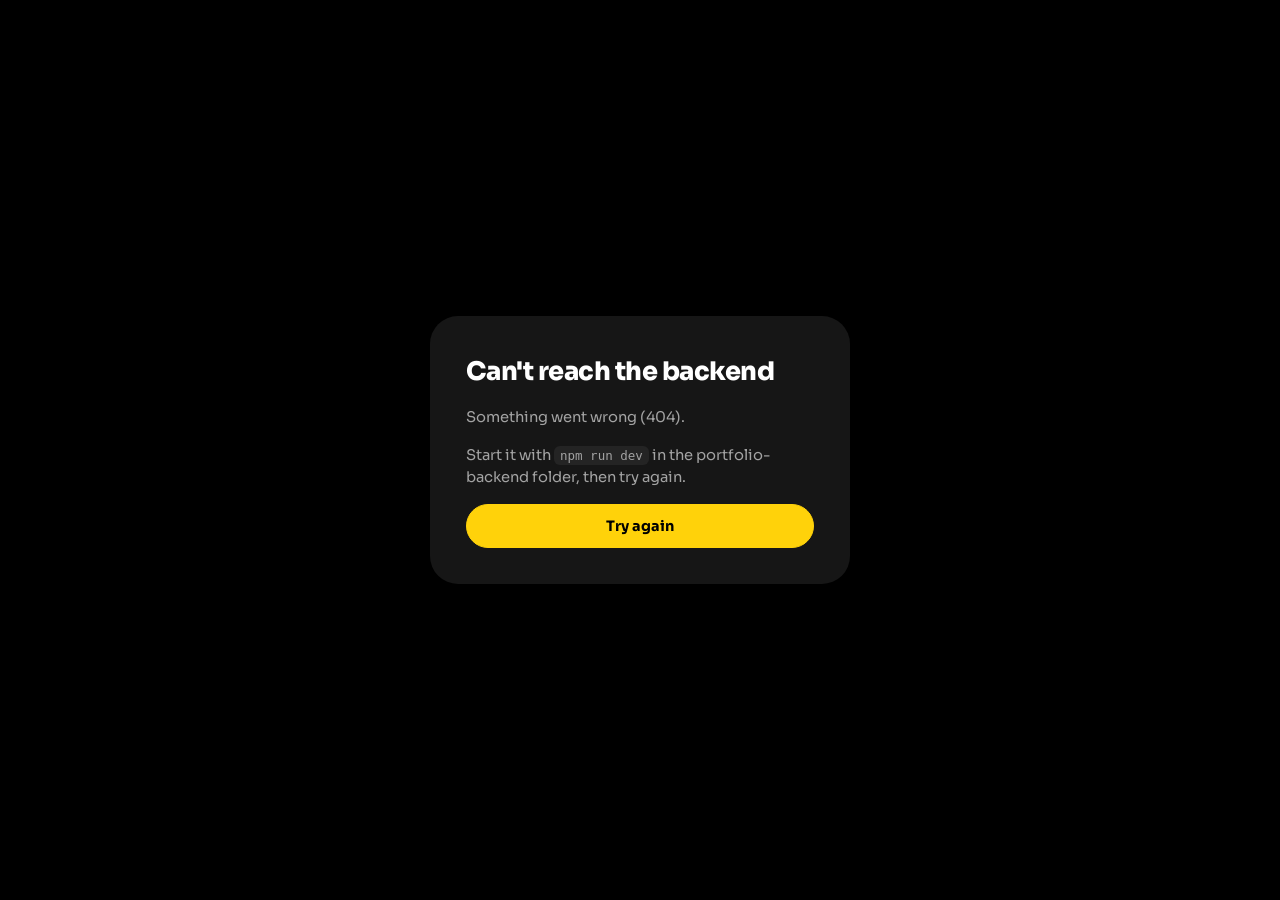
==== admin/index.html @ 1e9ef3b6 "admin" ====
<!DOCTYPE html>
<html lang="en">
<head>
  <meta charset="utf-8">
  <meta name="viewport" content="width=device-width, initial-scale=1, viewport-fit=cover">
  <meta name="robots" content="noindex, nofollow">
  <meta name="theme-color" content="#000000">
  <title>Admin | Adeola Fortune</title>
  <link rel="icon" href="/assets/icons/favicon.png">
  <link rel="preconnect" href="https://fonts.googleapis.com">
  <link rel="preconnect" href="https://fonts.gstatic.com" crossorigin>
  <link rel="stylesheet" href="https://fonts.googleapis.com/css2?family=Sora:wght@500;600;700;800&display=swap">
  <link rel="stylesheet" href="/admin/css/admin.css">
</head>
<body>
  <div id="app"></div>
  <div id="toasts" aria-live="polite"></div>
  <script type="module" src="/admin/js/app.js"></script>
</body>
</html>
---- admin/css/admin.css ----
/* ADMIN: black + yellow, same brand as the website. Phone: bottom tab bar. Tablet/desktop: side menu. */
:root {
  --bg: #000;
  --surface: #161616;
  --surface-2: #242424;
  --field: #0d0d0d;
  --line: #2a2a2a;
  --text: #fff;
  --muted: #a3a3a3;
  --yellow: #ffd20a;
  --yellow-hover: #ffe04d;
  --danger: #ff5d5d;
  --ok: #4ade80;
  --side-w: 248px;
  --tabbar-h: 64px;
  --font: 'Sora', system-ui, -apple-system, 'Segoe UI', Roboto, sans-serif;
}

*, *::before, *::after { box-sizing: border-box; }
html { -webkit-text-size-adjust: 100%; }
body {
  margin: 0;
  min-height: 100svh;
  background: var(--bg);
  color: var(--text);
  font-family: var(--font);
  font-size: 15px;
  line-height: 1.5;
  -webkit-font-smoothing: antialiased;
}
h1, h2, h3, p { margin: 0; }
ol, ul { margin: 0; padding: 0; list-style: none; }
a { color: var(--yellow); }
button, input, select, textarea { font: inherit; color: inherit; }
button { cursor: pointer; }
[hidden] { display: none !important; }
:focus-visible { outline: 2px solid var(--yellow); outline-offset: 2px; }
code { padding: 2px 6px; border-radius: 6px; background: var(--surface-2); font-size: .85em; }

.boot { padding: 40px 20px; color: var(--muted); text-align: center; }

/* ---------- buttons ---------- */
.btn {
  display: inline-flex; align-items: center; justify-content: center; gap: 8px;
  min-height: 44px; padding: 0 18px;
  border: 1px solid var(--line); border-radius: 999px;
  background: var(--surface-2); color: var(--text);
  font-size: .9rem; font-weight: 700; text-decoration: none;
  transition: background-color .2s, border-color .2s, transform .1s, opacity .2s;
}
.btn svg { width: 18px; height: 18px; flex: none; }
.btn:hover { border-color: #444; }
.btn:active { transform: scale(.97); }
.btn:disabled { opacity: .45; cursor: not-allowed; transform: none; }
.btn--primary { background: var(--yellow); border-color: var(--yellow); color: #000; }
.btn--primary:hover { background: var(--yellow-hover); border-color: var(--yellow-hover); }
.btn--danger { background: var(--danger); border-color: var(--danger); color: #000; }
.btn--ghost { background: transparent; }
.btn--sm { min-height: 36px; padding: 0 14px; font-size: .8rem; }
.btn--sm svg { width: 16px; height: 16px; }
.btn--block { width: 100%; }
.btn--add { margin-top: 16px; border-style: dashed; border-color: #444; background: transparent; color: var(--yellow); }
.btn--add:hover { background: rgb(255 210 10 / .08); border-color: var(--yellow); }

.ib {
  display: inline-grid; place-items: center; flex: none;
  width: 38px; height: 38px; padding: 0;
  border: 1px solid transparent; border-radius: 12px;
  background: transparent; color: var(--muted);
  transition: background-color .2s, color .2s;
}
.ib svg { width: 18px; height: 18px; }
.ib:hover:not(:disabled) { background: var(--surface-2); color: var(--text); }
.ib:disabled { opacity: .3; cursor: default; }
.ib--danger:hover:not(:disabled) { color: var(--danger); }

/* ---------- login ---------- */
.login { display: grid; place-items: center; min-height: 100svh; padding: 24px 16px; }
.login__card {
  display: flex; flex-direction: column; gap: 16px;
  width: min(420px, 100%); padding: clamp(24px, 6vw, 36px);
  background: var(--surface); border-radius: 28px;
}
.login__logo { width: 52px; height: 52px; object-fit: contain; }
.login__card h1 { font-size: 1.6rem; font-weight: 800; letter-spacing: -.02em; }
.login__card > p { color: var(--muted); font-size: .92rem; }
.login__msg { padding: 10px 14px; border-radius: 12px; background: rgb(255 210 10 / .1); color: var(--yellow) !important; }
.login__err { min-height: 1.2em; color: var(--danger); font-size: .85rem; }
.login__back { align-self: center; color: var(--muted); font-size: .85rem; text-decoration: none; }
.login__back:hover { color: var(--text); }

/* ---------- shell ---------- */
.shell { display: grid; grid-template-columns: var(--side-w) minmax(0, 1fr); min-height: 100svh; }

.side {
  position: sticky; top: 0; align-self: start;
  display: flex; flex-direction: column; gap: 24px;
  height: 100svh; padding: 24px 16px;
  border-right: 1px solid var(--line);
}
.side__brand { display: flex; align-items: center; gap: 12px; padding: 0 8px; color: var(--text); font-weight: 800; font-size: 1.1rem; text-decoration: none; }
.side__brand img { width: 36px; height: 36px; object-fit: contain; }
.side__nav { display: flex; flex-direction: column; gap: 4px; }
.nav__btn {
  display: flex; align-items: center; gap: 12px;
  min-height: 46px; padding: 0 14px;
  border: 0; border-radius: 14px; background: transparent;
  color: var(--muted); font-size: .92rem; font-weight: 600; text-align: left;
  transition: background-color .2s, color .2s;
}
.nav__btn svg { width: 20px; height: 20px; flex: none; }
.nav__btn:hover { background: var(--surface); color: var(--text); }
.nav__btn[aria-current="page"] { background: var(--surface-2); color: var(--yellow); }
.side__foot { display: flex; flex-direction: column; gap: 2px; margin-top: auto; }
.side__link {
  display: flex; align-items: center; gap: 10px;
  min-height: 42px; padding: 0 14px;
  border: 0; border-radius: 12px; background: transparent;
  color: var(--muted); font-size: .85rem; font-weight: 600; text-decoration: none; text-align: left;
}
.side__link svg { width: 18px; height: 18px; }
.side__link:hover { background: var(--surface); color: var(--text); }

.main { min-width: 0; }
.bar {
  position: sticky; top: 0; z-index: 20;
  display: flex; align-items: center; justify-content: space-between; gap: 16px;
  padding: 16px clamp(16px, 3vw, 40px);
  background: rgb(0 0 0 / .88);
  -webkit-backdrop-filter: blur(12px); backdrop-filter: blur(12px);
  border-bottom: 1px solid var(--line);
}
.bar__title { min-width: 0; }
.bar__title h1 { font-size: clamp(1.25rem, 2.4vw, 1.6rem); font-weight: 800; letter-spacing: -.02em; line-height: 1.15; }
.bar__title p { margin-top: 2px; color: var(--muted); font-size: .82rem; }
.bar__actions { display: flex; align-items: center; gap: 12px; flex: none; }
.bar__state { color: var(--muted); font-size: .8rem; white-space: nowrap; }
.bar__state.is-dirty { color: var(--yellow); }
.bar__out { display: none; }

.page { padding: clamp(16px, 3vw, 40px); }
.page__inner { width: min(100%, 980px); }

/* ---------- content ---------- */
.intro { margin-bottom: 20px; color: var(--muted); font-size: .92rem; }
.intro b { color: var(--text); }
.stack { display: flex; flex-direction: column; gap: 14px; }
.section-head { display: flex; align-items: center; justify-content: space-between; gap: 12px; margin: 32px 0 14px; }
.section-head h2 { font-size: 1.1rem; font-weight: 800; }
.section-head small, .sub h3 small { color: var(--muted); font-weight: 600; font-size: .8em; }
.section-head .btn--add { margin-top: 0; }

.card { background: var(--surface); border: 1px solid var(--line); border-radius: 22px; }
.card + .card { margin-top: 14px; }
.card--plain { background: transparent; border-style: dashed; }
.card__head { display: flex; align-items: center; gap: 12px; padding: 14px 14px 14px 18px; list-style: none; }
.card__head::-webkit-details-marker { display: none; }
.card__title { flex: 1; min-width: 0; font-size: .98rem; font-weight: 700; overflow: hidden; text-overflow: ellipsis; white-space: nowrap; }
.card__titles { display: flex; flex: 1; flex-direction: column; min-width: 0; }
.card__titles .card__title { flex: none; }
.card__titles small { color: var(--muted); font-size: .78rem; overflow: hidden; text-overflow: ellipsis; white-space: nowrap; }
.card__body { display: flex; flex-direction: column; gap: 16px; padding: 4px 18px 20px; }
.card--fold > summary { cursor: pointer; border-radius: 22px; }
.card--fold[open] { border-color: rgb(255 210 10 / .45); }
.card--fold[open] > summary { border-bottom: 1px solid var(--line); border-radius: 22px 22px 0 0; margin-bottom: 16px; }
.num { display: inline-grid; place-items: center; flex: none; min-width: 34px; height: 34px; padding: 0 6px; border-radius: 10px; background: var(--surface-2); color: var(--yellow); font-size: .78rem; font-weight: 800; letter-spacing: .06em; }
.tools { display: flex; align-items: center; flex: none; gap: 2px; }

.empty { padding: 28px 20px; text-align: center; border: 1px dashed var(--line); border-radius: 22px; color: var(--muted); }
.empty h3 { margin-bottom: 4px; color: var(--text); font-size: 1rem; }
.empty p { font-size: .88rem; }

/* ---------- forms ---------- */
.f { display: flex; flex-direction: column; gap: 6px; min-width: 0; }
.f__label { font-size: .78rem; font-weight: 700; letter-spacing: .02em; color: #d4d4d4; }
.f__hint { color: var(--muted); font-size: .76rem; line-height: 1.45; }
input[type="text"], input[type="email"], input[type="password"], input[type="url"], input[type="number"], select, textarea {
  width: 100%; min-height: 46px; padding: 11px 14px;
  background: var(--field); border: 1px solid var(--line); border-radius: 14px;
  font-size: 16px;   /* 16px stops iPhones zooming in on focus */
  transition: border-color .2s, box-shadow .2s;
}
textarea { resize: vertical; line-height: 1.55; }
input:hover, select:hover, textarea:hover { border-color: #3a3a3a; }
input:focus, select:focus, textarea:focus { outline: none; border-color: var(--yellow); box-shadow: 0 0 0 3px rgb(255 210 10 / .15); }
input::placeholder, textarea::placeholder { color: #6b6b6b; }
select { appearance: none; padding-right: 40px; background-image: url("data:image/svg+xml,%3Csvg xmlns='http://www.w3.org/2000/svg' viewBox='0 0 24 24' fill='none' stroke='%23a3a3a3' stroke-width='2' stroke-linecap='round' stroke-linejoin='round'%3E%3Cpath d='m6 9 6 6 6-6'/%3E%3C/svg%3E"); background-repeat: no-repeat; background-position: right 12px center; background-size: 20px; }
.grid-2 { display: grid; grid-template-columns: minmax(0, 1fr); gap: 16px; }

/* upload field */
.file { display: flex; align-items: flex-start; gap: 14px; }
.file__prev { display: grid; place-items: center; flex: none; width: 72px; height: 72px; overflow: hidden; background: var(--field); border: 1px solid var(--line); border-radius: 14px; }
.file__main { display: flex; flex: 1; flex-direction: column; gap: 10px; min-width: 0; }
.file__btns { display: flex; flex-wrap: wrap; align-items: center; gap: 8px; }
.file__prog { color: var(--yellow); font-size: .8rem; font-weight: 700; }
.prev { display: block; width: 100%; height: 100%; object-fit: cover; }
.prev--empty { display: grid; place-items: center; color: #555; }
.prev--empty svg { width: 24px; height: 24px; }
.prev--tag { display: grid; place-items: center; color: var(--yellow); font-size: .68rem; font-weight: 800; letter-spacing: .08em; }
.thumb { display: grid; place-items: center; flex: none; width: 48px; height: 48px; overflow: hidden; background: var(--field); border: 1px solid var(--line); border-radius: 12px; }

.sub { display: flex; flex-direction: column; gap: 12px; padding-top: 16px; border-top: 1px solid var(--line); }
.sub h3 { font-size: .9rem; font-weight: 700; }
.sub .btn--add { align-self: flex-start; margin-top: 0; }
.row { display: flex; align-items: flex-start; gap: 8px; padding: 14px; background: var(--field); border-radius: 16px; }
.row__fields { display: flex; flex: 1; flex-direction: column; gap: 14px; min-width: 0; }

/* services: list on the left, editor on the right */
.split { display: grid; grid-template-columns: minmax(0, 1fr); gap: 20px; }
.split__rail { display: flex; gap: 8px; padding-bottom: 4px; overflow-x: auto; scrollbar-width: none; }
.split__rail::-webkit-scrollbar { display: none; }
.split__rail .btn--add { flex: none; margin: 0; white-space: nowrap; }
.rail__btn {
  display: flex; align-items: center; justify-content: space-between; gap: 12px; flex: none;
  min-height: 44px; padding: 0 14px;
  background: var(--surface); border: 1px solid var(--line); border-radius: 999px;
  color: var(--muted); font-size: .85rem; font-weight: 600; white-space: nowrap;
}
.rail__btn em { display: inline-grid; place-items: center; min-width: 24px; height: 22px; padding: 0 6px; border-radius: 999px; background: var(--surface-2); font-style: normal; font-size: .72rem; }
.rail__btn[aria-current="true"] { background: var(--yellow); border-color: var(--yellow); color: #000; }
.rail__btn[aria-current="true"] em { background: rgb(0 0 0 / .15); }
.split__body { min-width: 0; }

/* about: sub tabs */
.tabs { display: flex; gap: 6px; margin-bottom: 8px; padding: 4px; overflow-x: auto; scrollbar-width: none; background: var(--surface); border-radius: 999px; }
.tabs::-webkit-scrollbar { display: none; }
.tabs__btn { flex: 1 0 auto; min-height: 40px; padding: 0 16px; border: 0; border-radius: 999px; background: transparent; color: var(--muted); font-size: .85rem; font-weight: 700; white-space: nowrap; }
.tabs__btn[aria-selected="true"] { background: var(--yellow); color: #000; }

/* contact settings */
.pill { display: inline-flex; align-items: center; gap: 8px; align-self: flex-start; padding: 8px 14px; border-radius: 999px; font-size: .82rem; font-weight: 700; }
.pill svg { width: 16px; height: 16px; }
.pill span { color: var(--muted); font-weight: 600; }
.pill--ok { background: rgb(74 222 128 / .1); color: var(--ok); }
.pill--warn { background: rgb(255 210 10 / .1); color: var(--yellow); }
.steps { display: flex; flex-direction: column; gap: 10px; padding-left: 20px; color: var(--muted); font-size: .9rem; list-style: decimal; }
.steps li::marker { color: var(--yellow); font-weight: 800; }
.steps b { color: var(--text); }
.pw { position: relative; display: block; }
.pw input { padding-right: 52px; }
.pw .ib { position: absolute; top: 4px; right: 4px; }

/* ---------- toast + confirm ---------- */
#toasts { position: fixed; left: 50%; bottom: 24px; z-index: 200; display: flex; flex-direction: column; gap: 8px; width: min(420px, calc(100% - 24px)); transform: translateX(-50%); pointer-events: none; }
.toast { display: flex; align-items: flex-start; gap: 10px; padding: 12px 16px; background: #1f1f1f; border: 1px solid var(--line); border-radius: 16px; box-shadow: 0 10px 30px rgb(0 0 0 / .6); font-size: .88rem; animation: toast-in .25s ease; transition: opacity .35s, transform .35s; }
.toast svg { width: 18px; height: 18px; flex: none; margin-top: 2px; }
.toast--ok svg { color: var(--ok); }
.toast--error { border-color: rgb(255 93 93 / .5); }
.toast--error svg { color: var(--danger); }
.toast.is-out { opacity: 0; transform: translateY(8px); }
@keyframes toast-in { from { opacity: 0; transform: translateY(10px); } }

.modal { position: fixed; inset: 0; z-index: 300; display: grid; place-items: center; padding: 16px; background: rgb(0 0 0 / .7); }
.modal__box { width: min(400px, 100%); padding: 24px; background: var(--surface); border: 1px solid var(--line); border-radius: 24px; }
.modal__box h3 { margin-bottom: 8px; font-size: 1.1rem; }
.modal__box p { color: var(--muted); font-size: .9rem; }
.modal__btns { display: flex; justify-content: flex-end; gap: 10px; margin-top: 20px; }

/* ---------- tablets and up ---------- */
@media (min-width: 700px) {
  .grid-2 { grid-template-columns: repeat(2, minmax(0, 1fr)); }
}
@media (min-width: 1000px) {
  .split { grid-template-columns: 230px minmax(0, 1fr); gap: 28px; }
  .split__rail { flex-direction: column; overflow: visible; position: sticky; top: 112px; align-self: start; }
  .rail__btn { justify-content: space-between; border-radius: 16px; white-space: normal; }
  .split__rail .btn--add { width: 100%; }
}

/* ---------- phones: bottom tab bar, like the website ---------- */
@media (max-width: 799px) {
  .shell { display: block; }
  .side {
    position: fixed; inset: auto 0 0 0; z-index: 30;
    flex-direction: row; gap: 0; height: auto;
    padding: 6px 8px calc(6px + env(safe-area-inset-bottom));
    background: rgb(10 10 10 / .96);
    -webkit-backdrop-filter: blur(14px); backdrop-filter: blur(14px);
    border-top: 1px solid var(--line); border-right: 0;
  }
  .side__brand, .side__foot { display: none; }
  .side__nav { flex-direction: row; flex: 1; gap: 4px; }
  .nav__btn { flex: 1; flex-direction: column; justify-content: center; gap: 2px; min-height: 52px; padding: 4px 2px; border-radius: 14px; font-size: .66rem; text-align: center; }
  .page { padding-bottom: calc(var(--tabbar-h) + 32px + env(safe-area-inset-bottom)); }
  .bar { padding-top: calc(12px + env(safe-area-inset-top)); }
  .bar__state { display: none; }
  .bar__out { display: inline-grid; }
  .bar__title p { display: none; }
  #toasts { bottom: calc(var(--tabbar-h) + 20px + env(safe-area-inset-bottom)); }
  .card__head { padding: 12px 8px 12px 14px; gap: 10px; }
  .card__body { padding: 4px 14px 18px; }
  .file { flex-direction: column; }
  .tools .ib { width: 34px; height: 34px; }
}

@media (max-width: 380px) {
  .bar .btn { padding: 0 14px; font-size: .82rem; }
  .num { display: none; }
}

@media (prefers-reduced-motion: reduce) {
  * { transition: none !important; animation: none !important; }
}
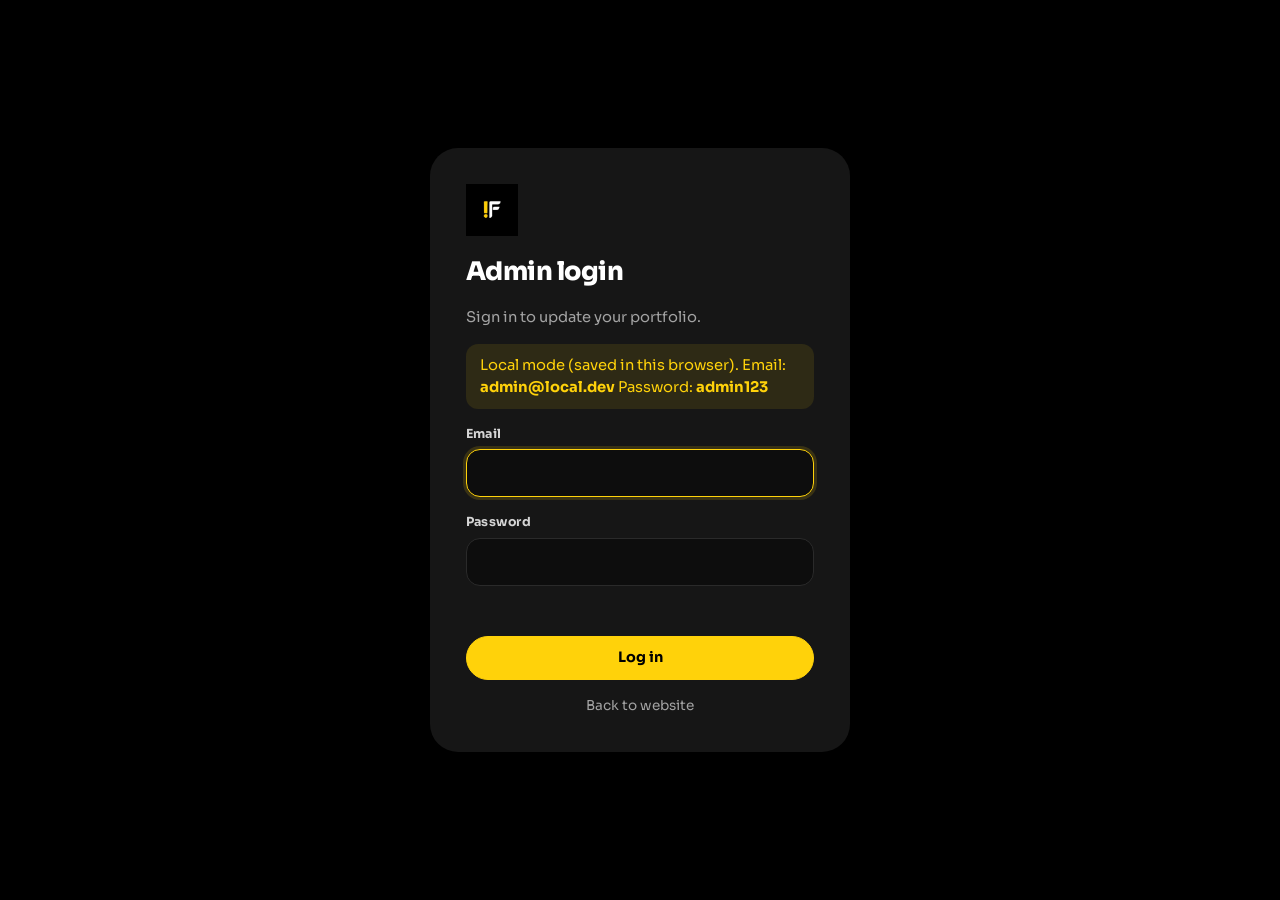
==== commit c2d639d7: "some changes" ====
--- a/admin/index.html
+++ b/admin/index.html
@@ -10,6 +10,7 @@
   <link rel="preconnect" href="https://fonts.googleapis.com">
   <link rel="preconnect" href="https://fonts.gstatic.com" crossorigin>
   <link rel="stylesheet" href="https://fonts.googleapis.com/css2?family=Sora:wght@500;600;700;800&display=swap">
+  <link rel="stylesheet" href="/css/scrollbar.css">
   <link rel="stylesheet" href="/admin/css/admin.css">
 </head>
 <body>
--- a/css/scrollbar.css
+++ b/css/scrollbar.css
@@ -0,0 +1,27 @@
+/* CUSTOM SCROLLBAR: one file, used everywhere on the site (page, dashboard, any new scrolling box).
+   Change the look for the whole website by editing these 4 values. */
+:root {
+  --scroll-size: 12px;
+  --scroll-thumb: #3d3d3d;
+  --scroll-thumb-hover: #5c5c5c;
+  --scroll-track: transparent;
+}
+
+/* Chrome, Edge, Safari, Opera */
+::-webkit-scrollbar { width: var(--scroll-size); height: var(--scroll-size); }
+::-webkit-scrollbar-track { background: var(--scroll-track); }
+::-webkit-scrollbar-thumb {
+  background: var(--scroll-thumb);
+  border: 3px solid transparent;      /* breathing space around the thumb */
+  border-radius: 999px;
+  background-clip: padding-box;
+}
+::-webkit-scrollbar-thumb:hover,
+::-webkit-scrollbar-thumb:active { background: var(--scroll-thumb-hover); background-clip: padding-box; }
+::-webkit-scrollbar-button { display: none; }      /* removes the little arrows */
+::-webkit-scrollbar-corner { background: transparent; }
+
+/* Firefox (it ignores the rules above) */
+@supports not selector(::-webkit-scrollbar) {
+  * { scrollbar-width: thin; scrollbar-color: var(--scroll-thumb) var(--scroll-track); }
+}
--- a/admin/css/admin.css
+++ b/admin/css/admin.css
@@ -174,26 +174,27 @@
 .f { display: flex; flex-direction: column; gap: 6px; min-width: 0; }
 .f__label { font-size: .78rem; font-weight: 700; letter-spacing: .02em; color: #d4d4d4; }
 .f__hint { color: var(--muted); font-size: .76rem; line-height: 1.45; }
-input[type="text"], input[type="email"], input[type="password"], input[type="url"], input[type="number"], select, textarea {
+input[type="text"], input[type="email"], input[type="password"], input[type="url"], input[type="number"], textarea {
   width: 100%; min-height: 46px; padding: 11px 14px;
   background: var(--field); border: 1px solid var(--line); border-radius: 14px;
   font-size: 16px;   /* 16px stops iPhones zooming in on focus */
   transition: border-color .2s, box-shadow .2s;
 }
-textarea { resize: vertical; line-height: 1.55; }
-input:hover, select:hover, textarea:hover { border-color: #3a3a3a; }
-input:focus, select:focus, textarea:focus { outline: none; border-color: var(--yellow); box-shadow: 0 0 0 3px rgb(255 210 10 / .15); }
+textarea { resize: none; overflow: hidden; line-height: 1.55; }   /* grows with its text (see ui.js), so no scrollbar */
+input, textarea { scrollbar-width: none; }
+input::-webkit-scrollbar, textarea::-webkit-scrollbar { display: none; }
+input:hover, textarea:hover { border-color: #3a3a3a; }
+input:focus, textarea:focus { outline: none; border-color: var(--yellow); box-shadow: 0 0 0 3px rgb(255 210 10 / .15); }
 input::placeholder, textarea::placeholder { color: #6b6b6b; }
-select { appearance: none; padding-right: 40px; background-image: url("data:image/svg+xml,%3Csvg xmlns='http://www.w3.org/2000/svg' viewBox='0 0 24 24' fill='none' stroke='%23a3a3a3' stroke-width='2' stroke-linecap='round' stroke-linejoin='round'%3E%3Cpath d='m6 9 6 6 6-6'/%3E%3C/svg%3E"); background-repeat: no-repeat; background-position: right 12px center; background-size: 20px; }
 .grid-2 { display: grid; grid-template-columns: minmax(0, 1fr); gap: 16px; }
 
 /* upload field */
-.file { display: flex; align-items: flex-start; gap: 14px; }
-.file__prev { display: grid; place-items: center; flex: none; width: 72px; height: 72px; overflow: hidden; background: var(--field); border: 1px solid var(--line); border-radius: 14px; }
+.file { display: flex; align-items: center; gap: 18px; }
+.file__prev { display: grid; place-items: center; flex: none; width: 112px; height: 112px; overflow: hidden; background: var(--field); border: 1px solid var(--line); border-radius: 18px; }
 .file__main { display: flex; flex: 1; flex-direction: column; gap: 10px; min-width: 0; }
 .file__btns { display: flex; flex-wrap: wrap; align-items: center; gap: 8px; }
 .file__prog { color: var(--yellow); font-size: .8rem; font-weight: 700; }
-.prev { display: block; width: 100%; height: 100%; object-fit: cover; }
+.prev { display: block; width: 100%; height: 100%; object-fit: cover; object-position: center 20%; }
 .prev--empty { display: grid; place-items: center; color: #555; }
 .prev--empty svg { width: 24px; height: 24px; }
 .prev--tag { display: grid; place-items: center; color: var(--yellow); font-size: .68rem; font-weight: 800; letter-spacing: .08em; }
@@ -205,20 +206,6 @@
 .row { display: flex; align-items: flex-start; gap: 8px; padding: 14px; background: var(--field); border-radius: 16px; }
 .row__fields { display: flex; flex: 1; flex-direction: column; gap: 14px; min-width: 0; }
 
-/* services: list on the left, editor on the right */
-.split { display: grid; grid-template-columns: minmax(0, 1fr); gap: 20px; }
-.split__rail { display: flex; gap: 8px; padding-bottom: 4px; overflow-x: auto; scrollbar-width: none; }
-.split__rail::-webkit-scrollbar { display: none; }
-.split__rail .btn--add { flex: none; margin: 0; white-space: nowrap; }
-.rail__btn {
-  display: flex; align-items: center; justify-content: space-between; gap: 12px; flex: none;
-  min-height: 44px; padding: 0 14px;
-  background: var(--surface); border: 1px solid var(--line); border-radius: 999px;
-  color: var(--muted); font-size: .85rem; font-weight: 600; white-space: nowrap;
-}
-.rail__btn em { display: inline-grid; place-items: center; min-width: 24px; height: 22px; padding: 0 6px; border-radius: 999px; background: var(--surface-2); font-style: normal; font-size: .72rem; }
-.rail__btn[aria-current="true"] { background: var(--yellow); border-color: var(--yellow); color: #000; }
-.rail__btn[aria-current="true"] em { background: rgb(0 0 0 / .15); }
 .split__body { min-width: 0; }
 
 /* about: sub tabs */
@@ -259,12 +246,6 @@
 /* ---------- tablets and up ---------- */
 @media (min-width: 700px) {
   .grid-2 { grid-template-columns: repeat(2, minmax(0, 1fr)); }
-}
-@media (min-width: 1000px) {
-  .split { grid-template-columns: 230px minmax(0, 1fr); gap: 28px; }
-  .split__rail { flex-direction: column; overflow: visible; position: sticky; top: 112px; align-self: start; }
-  .rail__btn { justify-content: space-between; border-radius: 16px; white-space: normal; }
-  .split__rail .btn--add { width: 100%; }
 }
 
 /* ---------- phones: bottom tab bar, like the website ---------- */
@@ -289,7 +270,7 @@
   #toasts { bottom: calc(var(--tabbar-h) + 20px + env(safe-area-inset-bottom)); }
   .card__head { padding: 12px 8px 12px 14px; gap: 10px; }
   .card__body { padding: 4px 14px 18px; }
-  .file { flex-direction: column; }
+ 
   .tools .ib { width: 34px; height: 34px; }
 }
 
@@ -300,4 +281,149 @@
 
 @media (prefers-reduced-motion: reduce) {
   * { transition: none !important; animation: none !important; }
+}
+
+/* ---------- custom dropdown (same look as the website's) ---------- */
+.dd { position: relative; }
+.dd__btn {
+  display: flex; align-items: center; justify-content: space-between; gap: 10px;
+  width: 100%; min-height: 46px; padding: 6px 12px 6px 8px;
+  background: var(--field); border: 1px solid var(--line); border-radius: 14px;
+  text-align: left; transition: border-color .2s, box-shadow .2s;
+}
+.dd__btn:hover { border-color: #3a3a3a; }
+.dd__btn:focus-visible, .dd.is-open .dd__btn { outline: none; border-color: var(--yellow); box-shadow: 0 0 0 3px rgb(255 210 10 / .15); }
+.dd__val { display: flex; align-items: center; gap: 10px; min-width: 0; padding-left: 4px; }
+.dd__ico { display: grid; place-items: center; flex: none; width: 32px; height: 32px; border-radius: 10px; background: var(--surface-2); color: var(--yellow); }
+.dd__ico svg { width: 17px; height: 17px; }
+.dd__chev { width: 18px; height: 18px; flex: none; color: var(--muted); transition: transform .2s; }
+.dd.is-open .dd__chev, .dd.is-open .dd__toggle svg { transform: rotate(180deg); }
+.dd__menu {
+  position: absolute; left: 0; right: 0; top: calc(100% + 8px); z-index: 50;
+  max-height: 260px; overflow-y: auto; overscroll-behavior: contain; padding: 6px;
+  background: var(--surface); border: 1px solid var(--line); border-radius: 18px;
+  box-shadow: 0 18px 50px rgb(0 0 0 / .65);
+  visibility: hidden; opacity: 0; transform: translateY(-6px) scale(.98); transform-origin: top;
+  transition: opacity .15s, transform .15s, visibility 0s linear .15s;
+}
+.dd.is-open .dd__menu { visibility: visible; opacity: 1; transform: none; transition: opacity .15s, transform .15s, visibility 0s; }
+.dd.is-up .dd__menu { top: auto; bottom: calc(100% + 8px); transform-origin: bottom; transform: translateY(6px) scale(.98); }
+.dd.is-up.is-open .dd__menu { transform: none; }
+.dd__opt {
+  display: flex; align-items: center; gap: 10px; width: 100%; padding: 8px 10px;
+  border: 0; border-radius: 12px; background: transparent;
+  font-size: .9rem; font-weight: 700; text-align: left;
+}
+.dd__opt:hover, .dd__opt:focus-visible { outline: 0; background: var(--surface-2); }
+.dd__opt:focus-visible { box-shadow: inset 0 0 0 2px var(--yellow); }
+.dd__opt[aria-selected="true"] { color: var(--yellow); }
+.dd__opt[hidden] { display: none; }
+.dd__check { width: 16px; height: 16px; margin-left: auto; color: var(--yellow); opacity: 0; }
+.dd__opt[aria-selected="true"] .dd__check { opacity: 1; }
+.dd__empty { padding: 10px; color: var(--muted); font-size: .85rem; }
+.dd--combo input { padding-right: 48px; }
+.dd--combo .dd__toggle { position: absolute; top: 4px; right: 4px; }
+.dd__toggle svg { transition: transform .2s; }
+
+/* ---------- services side panel: collapses on desktop, slides in as a drawer on phones and tablets ---------- */
+.svx { display: grid; grid-template-columns: minmax(0, 1fr); gap: 16px; }
+.section-head--top { margin-top: 0; }
+
+.panel-open {
+  display: flex; align-items: center; gap: 8px; width: 40%; min-width: 150px; max-width: 100%; min-height: 48px; padding: 5px 16px 5px 6px;
+  background: var(--yellow); border: 1px solid var(--yellow); border-radius: 999px; color: #000;
+  font-weight: 800; text-align: left; transition: background-color .2s, transform .1s;
+}
+.panel-open:hover { background: var(--yellow-hover); border-color: var(--yellow-hover); }
+.panel-open:active { transform: scale(.97); }
+.panel-open > svg { flex: none; width: 36px; height: 36px; padding: 8px; border-radius: 50%; background: rgb(0 0 0 / .12); color: #000; }
+.panel-open span { flex: 1; min-width: 0; overflow: hidden; text-overflow: ellipsis; white-space: nowrap; }
+.panel-open em, .ptab__count {
+  min-width: 28px; padding: 2px 8px; border-radius: 999px; background: var(--surface-2);
+  color: var(--muted); font-size: .75rem; font-style: normal; font-weight: 800; text-align: center;
+}
+
+.panel {
+  position: fixed; top: 0; bottom: 0; left: 0; z-index: 70;
+  display: flex; flex-direction: column; gap: 10px;
+  width: min(320px, 86vw);
+  padding: calc(16px + env(safe-area-inset-top)) 14px calc(16px + env(safe-area-inset-bottom));
+  background: var(--surface); border-right: 1px solid var(--line); box-shadow: 0 0 60px rgb(0 0 0 / .7);
+  transform: translateX(-102%); visibility: hidden;
+  transition: transform .3s cubic-bezier(.65, 0, .15, 1), visibility 0s linear .3s;
+}
+.svx.is-open .panel { transform: none; visibility: visible; transition: transform .3s cubic-bezier(.65, 0, .15, 1), visibility 0s; }
+.panel-scrim {
+  position: fixed; inset: 0; z-index: 65; background: rgb(0 0 0 / .6);
+  opacity: 0; visibility: hidden; transition: opacity .3s, visibility 0s linear .3s;
+}
+.svx.is-open .panel-scrim { opacity: 1; visibility: visible; transition: opacity .3s; }
+
+.panel__head { display: flex; align-items: center; justify-content: space-between; gap: 8px; padding: 0 0 0 8px; }
+.panel__eyebrow { font-size: .7rem; font-weight: 700; letter-spacing: .08em; text-transform: uppercase; color: var(--muted); }
+.panel__collapse { display: none; }
+.panel__nav { display: flex; flex-direction: column; gap: 8px; min-height: 0; margin: 0 -6px; padding: 0 6px 2px; overflow-y: auto; overscroll-behavior: contain; }
+
+.ptab {
+  display: flex; align-items: center; gap: 12px; width: 100%; padding: 8px 14px 8px 8px;
+  border: 1px solid transparent; border-radius: 18px; background: var(--surface-2); color: #fff;
+  font-size: .92rem; font-weight: 800; text-align: left;
+  transition: background-color .2s, color .2s, border-color .2s, transform .15s;
+}
+.ptab:hover { background: #2e2e2e; }
+.ptab:active { transform: scale(.98); }
+.ptab__ico { display: grid; place-items: center; flex: none; width: 40px; height: 40px; border-radius: 13px; background: var(--surface); color: var(--yellow); transition: background-color .2s, color .2s; }
+.ptab__ico svg { width: 20px; height: 20px; }
+.ptab__label { flex: 1; min-width: 0; overflow: hidden; text-overflow: ellipsis; white-space: nowrap; line-height: 1.25; }
+.ptab .ptab__count { background: var(--surface); }
+.ptab[aria-current="true"] { background: var(--yellow); color: #000; }
+.ptab[aria-current="true"] .ptab__ico, .ptab[aria-current="true"] .ptab__count { background: #000; color: var(--yellow); }
+.ptab--add { background: transparent; border: 1px dashed #444; color: var(--yellow); }
+.ptab--add:hover { background: rgb(255 210 10 / .08); border-color: var(--yellow); }
+.ptab--add .ptab__ico { background: rgb(255 210 10 / .12); }
+
+/* tablets where the main menu is visible: the drawer starts after it */
+@media (min-width: 800px) and (max-width: 999px) {
+  .panel, .panel-scrim { left: var(--side-w); }
+  .panel { transform: translateX(-24px); opacity: 0; transition: transform .3s, opacity .3s, visibility 0s linear .3s; }
+  .svx.is-open .panel { opacity: 1; transition: transform .3s, opacity .3s, visibility 0s; }
+}
+
+/* desktop: a normal side panel that collapses to icons */
+@media (min-width: 1000px) {
+  .svx { grid-template-columns: 310px minmax(0, 1fr); gap: 28px; align-items: start; }
+  .svx.is-collapsed { grid-template-columns: 84px minmax(0, 1fr); gap: 24px; }
+  .panel-open, .panel-scrim, .panel__x { display: none; }
+  .panel__collapse { display: grid; }
+  .panel {
+    position: sticky; top: 104px; left: auto; z-index: 1;
+    width: auto; max-height: calc(100svh - 128px); padding: 16px 14px;
+    border: 1px solid var(--line); border-radius: 24px; box-shadow: none;
+    transform: none; opacity: 1; visibility: visible; transition: none;
+  }
+  .svx.is-collapsed .panel { align-items: center; padding-inline: 12px; }
+  .svx.is-collapsed .panel__head { justify-content: center; padding: 0; }
+  .svx.is-collapsed .panel__collapse { transform: rotate(180deg); }
+  .svx.is-collapsed .panel__eyebrow, .svx.is-collapsed .ptab__label, .svx.is-collapsed .ptab__count { display: none; }
+  .svx.is-collapsed .panel__nav { align-items: center; margin: 0; padding: 0; }
+  .svx.is-collapsed .ptab { width: auto; padding: 8px; justify-content: center; }
+}
+
+
+/* upload fields on phones: big preview across the full width, link box and buttons under it */
+@media (max-width: 599px) {
+  .file { flex-direction: column; align-items: stretch; gap: 12px; }
+  .file__prev { width: 100%; height: auto; border-radius: 20px; }
+  .file__prev .prev { height: auto; max-height: 420px; object-fit: contain; }
+  .file__prev .prev--empty, .file__prev .prev--tag { min-height: 160px; }
+  .file__main { width: 100%; }
+  .file__btns { justify-content: center; }
+  .file__btns .btn { flex: 1; }
+}
+
+
+/* photo and resume side by side on desktop */
+.pair { display: grid; grid-template-columns: minmax(0, 1fr); gap: 16px; }
+@media (min-width: 1100px) {
+  .pair { grid-template-columns: repeat(2, minmax(0, 1fr)); gap: 24px; }
 }
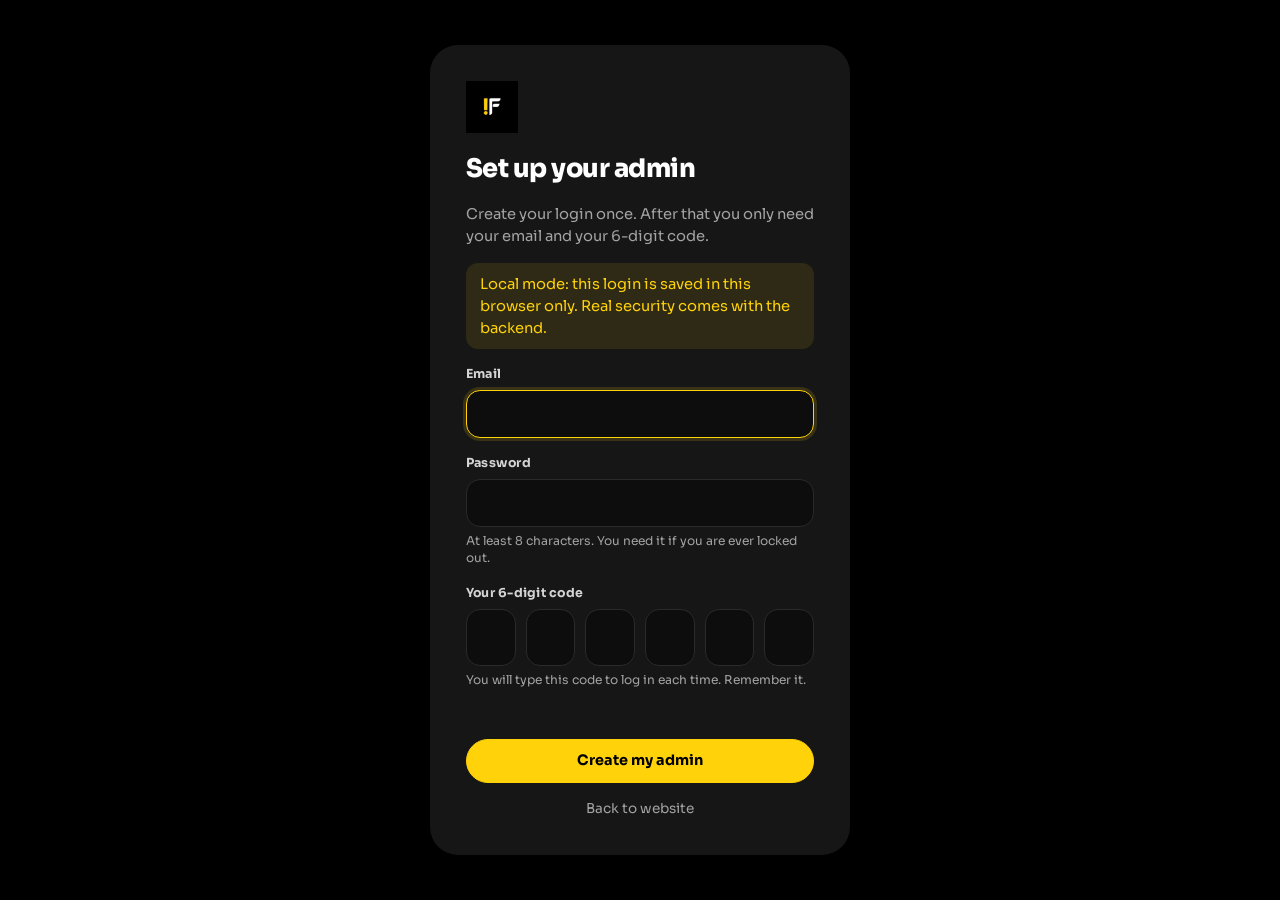
==== commit f5842dc1: "adminn" ====
--- a/admin/index.html
+++ b/admin/index.html
@@ -12,6 +12,7 @@
   <link rel="stylesheet" href="https://fonts.googleapis.com/css2?family=Sora:wght@500;600;700;800&display=swap">
   <link rel="stylesheet" href="/css/scrollbar.css">
   <link rel="stylesheet" href="/admin/css/admin.css">
+  <link rel="stylesheet" href="/admin/css/auth.css">
 </head>
 <body>
   <div id="app"></div>
--- a/admin/css/auth.css
+++ b/admin/css/auth.css
@@ -0,0 +1,43 @@
+/* LOGIN EXTRAS: the loading screen (same as the website) and the 6-digit code boxes. */
+
+/* ---------- loading screen ---------- */
+.loader {
+  position: fixed; inset: 0; z-index: 999;
+  display: flex; flex-direction: column; align-items: center; justify-content: center; gap: 22px;
+  background: #000;
+  animation: loader-in .2s ease;
+  transition: opacity .4s ease, visibility .4s;
+}
+.loader.is-done { opacity: 0; visibility: hidden; pointer-events: none; }
+.loader__mark {
+  font-family: var(--font); font-size: 56px; font-weight: 800; line-height: 1; letter-spacing: -.04em; color: #fff;
+  animation: loader-pulse 1.2s ease-in-out infinite;
+}
+.loader__mark span { color: var(--yellow); }
+.loader__bar { position: relative; width: 110px; height: 3px; overflow: hidden; border-radius: 3px; background: #242424; }
+.loader__bar::after {
+  content: ""; position: absolute; inset: 0; width: 40%; border-radius: 3px; background: var(--yellow);
+  animation: loader-slide 1s ease-in-out infinite;
+}
+@keyframes loader-in { from { opacity: 0; } }
+@keyframes loader-pulse { 50% { transform: scale(.92); opacity: .75; } }
+@keyframes loader-slide { from { transform: translateX(-100%); } to { transform: translateX(250%); } }
+
+/* ---------- 6-digit code boxes ---------- */
+.otp { display: grid; grid-template-columns: repeat(6, minmax(0, 1fr)); gap: clamp(6px, 2vw, 10px); }
+.otp .otp__d {
+  width: 100%; min-width: 0; min-height: 0; aspect-ratio: 1 / 1.15; padding: 0;
+  text-align: center; font-size: 1.5rem; font-weight: 800; line-height: 1;
+  background: var(--field); border: 1px solid var(--line); border-radius: 14px;
+  caret-color: var(--yellow);
+}
+.otp .otp__d:focus { border-color: var(--yellow); box-shadow: 0 0 0 3px rgb(255 210 10 / .15); }
+.otp.is-error .otp__d { border-color: var(--danger); animation: otp-shake .35s; }
+@keyframes otp-shake { 25% { transform: translateX(-4px); } 75% { transform: translateX(4px); } }
+
+/* ---------- small link-style button under the login buttons ---------- */
+.login__alt {
+  align-self: center; padding: 6px 10px; background: none; border: 0;
+  color: var(--muted); font-size: .85rem; text-decoration: underline; text-underline-offset: 3px;
+}
+.login__alt:hover { color: var(--text); }
